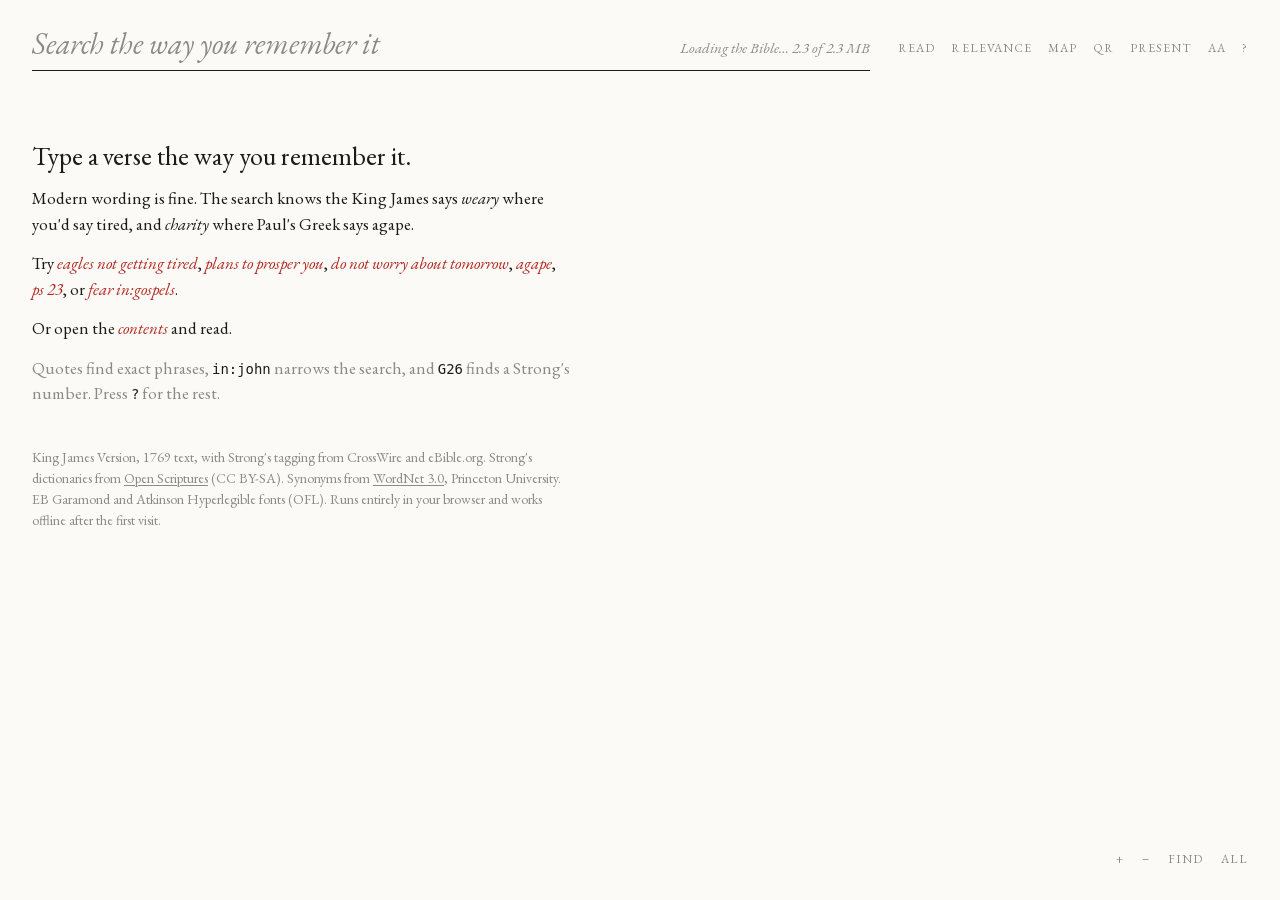
==== web/index.html @ c4fe5017 "Bible search: half-remembered KJV search in Rust/wasm, verse map, reader Co-Authored-By: Claude Opus" ====
<!doctype html>
<html lang="en">
<head>
<meta charset="utf-8">
<meta name="viewport" content="width=device-width, initial-scale=1, viewport-fit=cover">
<title>Bible Search</title>
<meta name="description" content="Search the King James Bible the way you remember it. Every verse, every Strong's number, in your browser.">
<meta name="theme-color" content="#fbfaf7" media="(prefers-color-scheme: light)">
<meta name="theme-color" content="#0e0e0e" media="(prefers-color-scheme: dark)">
<link rel="icon" href="data:image/svg+xml,%3Csvg xmlns='http://www.w3.org/2000/svg' viewBox='0 0 32 32'%3E%3Crect width='32' height='32' fill='%23fbfaf7'/%3E%3Cg fill='%23d9d5cc'%3E%3Crect x='4' y='4' width='11' height='9'/%3E%3Crect x='17' y='4' width='11' height='14'/%3E%3Crect x='4' y='15' width='11' height='13'/%3E%3C/g%3E%3Crect x='17' y='20' width='11' height='8' fill='%23b3261e'/%3E%3C/svg%3E">
<link rel="stylesheet" href="style.css">
<link rel="modulepreload" href="map.js">
<link rel="modulepreload" href="reader.js">
<link rel="preload" href="fonts/garamond.woff2" as="font" type="font/woff2" crossorigin>
<script type="module" src="app.js"></script>
</head>
<body>
<bible-search>
  <header>
    <form role="search" id="search-form">
      <label for="q" class="sr">Search the King James Bible</label>
      <input id="q" type="search" autocomplete="off" autocapitalize="off" spellcheck="false"
             enterkeyhint="search" placeholder="Search the way you remember it">
      <span id="loading" aria-live="polite">Loading the Bible…</span>
    </form>
    <nav aria-label="Tools">
      <button type="button" id="read-btn" title="Read the Bible (r)">read</button>
      <button type="button" id="sort-btn" title="Sort order (s)">relevance</button>
      <button type="button" id="map-btn" title="Show or hide the map (m)" aria-pressed="true">map</button>
      <button type="button" id="qr-btn" title="QR code for this passage (q)">qr</button>
      <button type="button" id="present-btn" title="Present this verse (p)">present</button>
      <button type="button" id="settings-btn" title="Reading settings (,)" aria-label="Reading settings">Aa</button>
      <button type="button" id="help-btn" title="Keyboard keys (?)" aria-label="Keyboard keys">?</button>
    </nav>
    <div id="status" aria-live="polite"></div>
  </header>

  <main>
    <section id="results" aria-label="Results">
      <div id="intro">
        <p class="lede">Type a verse the way you remember it.</p>
        <p>Modern wording is fine. The search knows the King James says <i>weary</i> where you'd say tired, and <i>charity</i> where Paul's Greek says agape.</p>
        <p class="try">Try
          <button type="button" data-q="eagles not getting tired">eagles not getting tired</button>,
          <button type="button" data-q="plans to prosper you">plans to prosper you</button>,
          <button type="button" data-q="do not worry about tomorrow">do not worry about tomorrow</button>,
          <button type="button" data-q="agape">agape</button>,
          <button type="button" data-q="ps 23">ps 23</button>, or
          <button type="button" data-q="fear in:gospels">fear in:gospels</button>.</p>
        <p>Or open the <button type="button" class="link" data-act="contents">contents</button> and read.</p>
        <p class="quiet">Quotes find exact phrases, <code>in:john</code> narrows the search, and <code>G26</code> finds a Strong's number. Press <kbd>?</kbd> for the rest.</p>
        <p class="credits">King James Version, 1769 text, with Strong's tagging from CrossWire and eBible.org. Strong's dictionaries from <a href="https://github.com/openscriptures/strongs">Open Scriptures</a> (CC BY-SA). Synonyms from <a href="https://wordnet.princeton.edu/">WordNet 3.0</a>, Princeton University. EB Garamond and Atkinson Hyperlegible fonts (OFL). Runs entirely in your browser and works offline after the first visit.</p>
      </div>
      <ol id="list"></ol>
      <div id="more" aria-hidden="true"></div>
      <div id="reader"></div>
    </section>
    <section id="map-panel" aria-label="Map of the whole Bible">
      <canvas id="map" tabindex="0" aria-label="Map of every verse in the Bible. Drag to move, scroll or pinch to zoom, click a verse to open it."></canvas>
      <div id="tip" hidden></div>
      <div class="map-tools">
        <button type="button" id="zoom-in" aria-label="Zoom in">+</button>
        <button type="button" id="zoom-out" aria-label="Zoom out">−</button>
        <button type="button" id="zoom-locate" title="Find the selected verse (l)">find</button>
        <button type="button" id="zoom-reset" title="Whole Bible (0)">all</button>
      </div>
    </section>
  </main>

  <aside id="lex" hidden aria-label="Word study">
    <button type="button" class="close" aria-label="Close word study">×</button>
    <div id="lex-body"></div>
  </aside>

  <dialog id="present-dialog" aria-label="Present">
    <figure>
      <blockquote id="present-text"></blockquote>
      <figcaption id="present-ref"></figcaption>
    </figure>
    <p class="hint">← → previous and next verse · f full screen · Esc to leave</p>
  </dialog>

  <dialog id="qr-dialog" aria-label="QR code">
    <div id="qr-code"></div>
    <p id="qr-label"></p>
    <p id="qr-url"></p>
    <form method="dialog"><button>Close</button></form>
  </dialog>

  <dialog id="settings-dialog" aria-label="Reading settings">
    <form method="dialog" id="settings-form">
      <h2>Reading settings</h2>
      <fieldset><legend>Text size</legend>
        <label><input type="radio" name="size" value="s"> Small</label>
        <label><input type="radio" name="size" value="m"> Medium</label>
        <label><input type="radio" name="size" value="l"> Large</label>
        <label><input type="radio" name="size" value="xl"> Extra large</label>
      </fieldset>
      <fieldset><legend>Line spacing</legend>
        <label><input type="radio" name="spacing" value="normal"> Normal</label>
        <label><input type="radio" name="spacing" value="relaxed"> Relaxed</label>
        <label><input type="radio" name="spacing" value="loose"> Loose</label>
      </fieldset>
      <fieldset><legend>Font</legend>
        <label><input type="radio" name="font" value="serif"> EB Garamond</label>
        <label><input type="radio" name="font" value="hyper"> Atkinson Hyperlegible</label>
        <label><input type="radio" name="font" value="sans"> System sans</label>
      </fieldset>
      <fieldset><legend>Colors</legend>
        <label><input type="radio" name="theme" value="auto"> Match device</label>
        <label><input type="radio" name="theme" value="light"> Light</label>
        <label><input type="radio" name="theme" value="dark"> Dark</label>
      </fieldset>
      <fieldset><legend>Focus</legend>
        <label><input type="checkbox" name="ruler"> Reading ruler: dim every result except the selected one</label>
        <label><input type="checkbox" name="italics"> Show translator-supplied words in italics, as printed KJVs do</label>
        <label><input type="checkbox" name="red"> Words of Jesus in red</label>
        <label><input type="checkbox" name="paragraphs"> Read in paragraphs instead of one verse per line</label>
        <label><input type="checkbox" name="motion"> Animate the map when jumping to a verse</label>
      </fieldset>
      <button>Done</button>
    </form>
  </dialog>

  <dialog id="help-dialog" aria-label="Keyboard keys">
    <h2>Searching</h2>
    <dl class="keys">
      <dt><code>"exact words"</code></dt><dd>only verses with that phrase</dd>
      <dt><code>in:john</code> <code>in:nt</code></dt><dd>narrow to a book or a group: ot, nt, law, history, poetry, prophets, gospels, paul, epistles</dd>
      <dt><code>-word</code></dt><dd>leave out verses with that word</dd>
      <dt><code>G26</code> <code>H430</code> <code>agape</code></dt><dd>every verse with that Greek or Hebrew word, however the KJV translated it</dd>
      <dt><code>ps 23</code> <code>1 cor 13:4-7</code></dt><dd>go straight to a passage</dd>
    </dl>
    <h2>Keys</h2>
    <dl class="keys">
      <dt><kbd>/</kbd></dt><dd>search</dd>
      <dt><kbd>↓</kbd> <kbd>↑</kbd> or <kbd>j</kbd> <kbd>k</kbd></dt><dd>move through results</dd>
      <dt><kbd>Enter</kbd></dt><dd>open or close the chapter around a verse</dd>
      <dt><kbd>r</kbd></dt><dd>read from the selected verse; <kbd>←</kbd> <kbd>→</kbd> change chapter, <kbd>c</kbd> contents</dd>
      <dt><kbd>Esc</kbd></dt><dd>close, then clear, then leave the search box</dd>
      <dt><kbd>p</kbd></dt><dd>present the selected verse full screen</dd>
      <dt><kbd>q</kbd></dt><dd>QR code so others can open the same passage</dd>
      <dt><kbd>l</kbd></dt><dd>find the selected verse on the map</dd>
      <dt><kbd>m</kbd></dt><dd>show or hide the map</dd>
      <dt><kbd>+</kbd> <kbd>−</kbd> <kbd>0</kbd></dt><dd>zoom the map (when it has focus)</dd>
      <dt><kbd>s</kbd></dt><dd>switch between relevance and Bible order</dd>
      <dt><kbd>,</kbd></dt><dd>reading settings</dd>
    </dl>
    <form method="dialog"><button>Close</button></form>
  </dialog>
</bible-search>
</body>
</html>
---- web/style.css ----
@font-face { font-family: "EB Garamond"; src: url(fonts/garamond.woff2) format("woff2"); font-weight: 400 800; font-display: swap; }
@font-face { font-family: "EB Garamond"; src: url(fonts/garamond-italic.woff2) format("woff2"); font-style: italic; font-display: swap; }
@font-face { font-family: "Atkinson Hyperlegible"; src: url(fonts/atkinson-regular.woff2) format("woff2"); font-weight: 400; font-display: swap; }
@font-face { font-family: "Atkinson Hyperlegible"; src: url(fonts/atkinson-bold.woff2) format("woff2"); font-weight: 700; font-display: swap; }
@font-face { font-family: "Atkinson Hyperlegible"; src: url(fonts/atkinson-italic.woff2) format("woff2"); font-style: italic; font-display: swap; }

/* One ink, one paper, one rubric red. */
:root {
  --paper: #fbfaf7;
  --ink: #1c1b19;
  --quiet: #8d8a84;
  --rule: #e9e6df;
  --rubric: #b3261e;
  --wash: rgba(179, 38, 30, 0.07);
  --tile: #e6e2d9;
  --tile-alt: #dedad0;
  --glow: #b3261e;
  --garamond: "EB Garamond", "Iowan Old Style", Palatino, Georgia, serif;
  --sans: system-ui, -apple-system, "Segoe UI", sans-serif;
  --read: var(--garamond);
  --fs: 20px;
  --lh: 1.55;
  color-scheme: light;
}
@media (prefers-color-scheme: dark) {
  :root:not([data-theme="light"]) {
    --paper: #0e0e0e; --ink: #e6e3dc; --quiet: #75726c; --rule: #222120; --rubric: #e0574d;
    --wash: rgba(224, 87, 77, 0.1); --tile: #1b1a19; --tile-alt: #201f1d; --glow: #ff6a4d;
    color-scheme: dark;
  }
}
:root[data-theme="dark"] {
  --paper: #0e0e0e; --ink: #e6e3dc; --quiet: #75726c; --rule: #222120; --rubric: #e0574d;
  --wash: rgba(224, 87, 77, 0.1); --tile: #1b1a19; --tile-alt: #201f1d; --glow: #ff6a4d;
  color-scheme: dark;
}
:root[data-size="s"] { --fs: 17px; }
:root[data-size="l"] { --fs: 23px; }
:root[data-size="xl"] { --fs: 27px; }
:root[data-spacing="relaxed"] { --lh: 1.8; }
:root[data-spacing="loose"] { --lh: 2.1; }
:root[data-font="hyper"] { --read: "Atkinson Hyperlegible", var(--sans); }
:root[data-font="sans"] { --read: var(--sans); }

* { box-sizing: border-box; }
html, body { margin: 0; height: 100%; }
body {
  background: var(--paper);
  color: var(--ink);
  font: 17px/1.5 var(--read);
  font-kerning: normal;
  -webkit-font-smoothing: antialiased;
}
button, input { font: inherit; color: inherit; }
a { color: inherit; text-decoration-thickness: 1px; text-underline-offset: 0.15em; }
.sr { position: absolute; width: 1px; height: 1px; overflow: hidden; clip-path: inset(50%); }
::selection { background: var(--wash); }

/* Small caps carry every label: references, controls, counts. */
.ref, header nav button, #status, .map-tools button, dialog h2, legend, #lex .code {
  font-variant-caps: all-small-caps;
  letter-spacing: 0.06em;
}

bible-search {
  display: grid;
  grid-template-rows: auto 1fr;
  height: 100dvh;
}

/* ---------- header ---------- */

bible-search > header {
  display: grid;
  grid-template-columns: minmax(0, 1fr) auto;
  align-items: end;
  gap: 4px 28px;
  padding: 22px 32px 14px;
}
#search-form { position: relative; }
#q {
  width: 100%;
  padding: 4px 0 8px;
  font: 400 30px/1.2 var(--read);
  border: 0;
  border-bottom: 1px solid var(--rule);
  border-radius: 0;
  background: transparent;
  outline: none;
  -webkit-appearance: none;
  appearance: none;
}
#q:focus { border-bottom-color: var(--ink); }
#q::placeholder { color: var(--quiet); font-style: italic; }
#q::-webkit-search-cancel-button { display: none; }
#loading { position: absolute; right: 0; bottom: 12px; color: var(--quiet); font-size: 15px; font-style: italic; pointer-events: none; }
#loading:empty { display: none; }

header nav { display: flex; gap: 2px 16px; padding-bottom: 10px; flex-wrap: wrap; }
header nav button, .map-tools button, .try button, #status button, dialog form > button, #lex .actions button, .context nav button {
  border: 0;
  background: none;
  padding: 2px 0;
  cursor: pointer;
  color: var(--quiet);
  font-size: 17px;
}
header nav button:hover, header nav button:focus-visible, .map-tools button:hover { color: var(--ink); }
header nav button[aria-pressed="false"] { text-decoration: line-through; text-decoration-thickness: 1px; }
#status { grid-column: 1 / -1; min-height: 1.5em; color: var(--quiet); font-size: 15px; display: flex; flex-wrap: wrap; gap: 0 18px; }
#status .note { color: var(--rubric); }
#status button { color: var(--rubric); font-size: 15px; }
:focus-visible { outline: 1px solid var(--rubric); outline-offset: 3px; }

/* ---------- main ---------- */

main {
  display: grid;
  grid-template-columns: minmax(340px, 40rem) 1fr;
  min-height: 0;
}
#results { overflow-y: auto; padding: 18px 32px 45vh; overscroll-behavior: contain; scrollbar-width: thin; }
#map-panel { position: relative; min-height: 0; margin: 0 20px 20px 0; }
#map { display: block; width: 100%; height: 100%; touch-action: none; cursor: grab; outline: none; }
#map:active { cursor: grabbing; }
#tip {
  position: absolute; pointer-events: none; background: var(--paper); color: var(--ink);
  font: 15px var(--read); padding: 1px 6px; white-space: nowrap; transform: translate(14px, 10px);
  box-shadow: 0 0 0 1px var(--rule);
}
.map-tools { position: absolute; right: 10px; bottom: 6px; display: flex; gap: 14px; }
.map-tools button { font-size: 17px; padding: 4px 2px; }

/* ---------- intro ---------- */

#intro { max-width: 34rem; padding-top: 10px; }
#intro .lede { font-size: 26px; line-height: 1.25; margin: 0 0 14px; }
#intro p { margin: 0 0 14px; }
.try button { color: var(--rubric); font-style: italic; padding: 0; font-size: inherit; }
.try button:hover { text-decoration: underline; text-decoration-thickness: 1px; }
.quiet, .credits { color: var(--quiet); }
#intro .credits { font-size: 14px; margin-top: 40px; }
code, kbd { font: 0.82em ui-monospace, "SF Mono", Menlo, monospace; color: var(--ink); }
bible-search[data-has-query] #intro { display: none; }

/* ---------- results ---------- */

#list { list-style: none; margin: 0; padding: 0; }
.hit { position: relative; padding: 14px 0 18px; }
.hit + .hit { border-top: 1px solid var(--rule); }
.hit.selected { background: var(--wash); box-shadow: 0 0 0 14px var(--wash); border-top-color: transparent; }
.hit.selected + .hit { border-top-color: transparent; }
.hit.selected .ref::before { content: "¶ "; }
:root[data-ruler="on"] .hit:not(.selected) { opacity: 0.28; }
.hit-head { display: flex; flex-wrap: wrap; gap: 0 12px; align-items: baseline; margin-bottom: 2px; }
.ref { border: 0; background: none; padding: 0; cursor: pointer; color: var(--rubric); font-size: 18px; font-family: var(--garamond); }
.partial .ref::after { content: " · some words"; color: var(--quiet); }
.why { font-size: 15px; font-style: italic; color: var(--quiet); }
.why + .why::before { content: "· "; font-style: normal; }
.text, .context p { font: var(--fs)/var(--lh) var(--read); margin: 0; hanging-punctuation: first; }
.w[data-s] { cursor: pointer; }
.w[data-s]:hover { text-decoration: underline dotted 1px; text-underline-offset: 0.2em; }
.m { text-decoration: underline 1.5px var(--rubric); text-underline-offset: 0.2em; }
.m-synonym, .m-strongs, .m-typo, .m-prefix { text-decoration-style: dotted; text-decoration-thickness: 2px; }
.m-stop { text-decoration: none; }
:root[data-italics="on"] .it { font-style: italic; }
:root[data-red="on"] .wj { color: var(--rubric); }

.context { margin: 14px 0 4px; }
.context h3 { margin: 0 0 6px; font: 400 15px var(--garamond); color: var(--quiet); font-variant-caps: all-small-caps; letter-spacing: 0.08em; }
.context .title { font-style: italic; color: var(--quiet); margin-bottom: 6px; }
.context p { padding: 1px 0; }
.context p.here { background: var(--wash); box-shadow: -10px 0 0 var(--wash), 10px 0 0 var(--wash); }
.context sup { font: 13px var(--garamond); color: var(--rubric); margin-right: 3px; cursor: pointer; vertical-align: 0.35em; }
.context nav { display: flex; justify-content: space-between; gap: 12px; margin-top: 10px; }
.context nav button[data-read] { color: var(--rubric); }
.context nav button { font-style: italic; font-size: 16px; }
#more { height: 1px; }
.pilcrow { color: var(--rubric); }
button.link { border: 0; background: none; padding: 0; cursor: pointer; color: var(--rubric); font-style: italic; }

/* ---------- reading ---------- */

#reader { display: none; max-width: 36rem; }
bible-search[data-mode="read"] #reader { display: block; }
bible-search[data-mode="read"] #intro,
bible-search[data-mode="read"] #list,
bible-search[data-mode="read"] #more { display: none; }
.reader-nav { display: flex; justify-content: space-between; gap: 16px; margin-bottom: 8px; }
.reader-nav button, .contents button {
  border: 0; background: none; padding: 0; cursor: pointer; color: var(--quiet); font-size: 17px;
  font-variant-caps: all-small-caps; letter-spacing: 0.06em;
}
.reader-nav button:hover, .contents button:hover { color: var(--ink); }
.chapter { margin: 0 0 64px; }
.chapter > header { display: flex; flex-direction: column; align-items: center; margin: 28px 0 22px; }
.chapter > header .book { font-variant-caps: all-small-caps; letter-spacing: 0.14em; color: var(--quiet); font-size: 18px; }
.chapter > header .num { font-size: 68px; line-height: 1; color: var(--rubric); font-variant-numeric: oldstyle-nums; }
.chapter .title { font-style: italic; color: var(--quiet); text-align: center; margin: -8px 0 18px; }
.vl { position: relative; margin: 0 0 0.4em; padding: 0 0 0 2.1em; font: var(--fs)/var(--lh) var(--read); border-radius: 2px; cursor: text; }
.vl sup {
  position: absolute; left: 0; width: 1.6em; text-align: right; top: 0.15em;
  font-size: 0.62em; line-height: inherit; color: var(--rubric); font-variant-numeric: oldstyle-nums;
}
.vl.here { background: var(--wash); box-shadow: 0 0 0 6px var(--wash); }
:root[data-paragraphs="on"] .verses { font: var(--fs)/var(--lh) var(--read); }
:root[data-paragraphs="on"] .vl { display: inline; padding: 0; margin: 0; }
:root[data-paragraphs="on"] .vl sup { position: static; width: auto; margin: 0 0.15em 0 0.25em; vertical-align: 0.4em; }
:root[data-paragraphs="on"] .vl.para::before { content: ""; display: block; height: 0.9em; }
.reader-end { height: 1px; }
.contents h2 { font-weight: 400; font-variant-caps: all-small-caps; letter-spacing: 0.12em; color: var(--rubric); font-size: 20px; margin: 18px 0 8px; }
.contents .books { list-style: none; padding: 0; margin: 0 0 24px; columns: 2; column-gap: 28px; }
.contents .books li { break-inside: avoid; padding: 1px 0; }
.contents .book { font-variant-caps: normal; letter-spacing: 0; color: var(--ink); font-size: 19px; }
.contents .chapters { display: flex; flex-wrap: wrap; gap: 2px 10px; padding: 2px 0 8px; }
.contents .chapters[hidden] { display: none; }
.contents .chapters button { font-variant-caps: normal; font-variant-numeric: oldstyle-nums; color: var(--rubric); min-width: 1.4em; }

/* ---------- word study ---------- */

#lex {
  position: fixed; right: 20px; top: 130px; bottom: 20px; width: min(380px, calc(100vw - 40px));
  overflow-y: auto; background: var(--paper); padding: 20px 24px; z-index: 5;
  box-shadow: 0 0 0 1px var(--rule), 0 20px 50px rgba(0, 0, 0, 0.12);
}
#lex .close { position: absolute; right: 12px; top: 8px; border: 0; background: none; font-size: 26px; cursor: pointer; color: var(--quiet); }
#lex .code { color: var(--rubric); font-size: 16px; }
#lex .lemma { font-size: 44px; margin: 0; line-height: 1.15; font-weight: 400; }
#lex .translit { font-style: italic; font-size: 20px; }
#lex .pron { color: var(--quiet); }
#lex .def { font-size: 19px; line-height: 1.45; }
#lex h4 { font-weight: 400; color: var(--quiet); font-variant-caps: all-small-caps; letter-spacing: 0.06em; margin: 18px 0 6px; font-size: 16px; }
#lex .deriv, #lex .usage { color: var(--quiet); font-size: 15px; }
#lex .renderings { padding: 0; margin: 0; list-style: none; columns: 2; column-gap: 20px; }
#lex .renderings li { display: flex; justify-content: space-between; border-bottom: 1px dotted var(--rule); }
#lex .renderings b { font-weight: 400; color: var(--quiet); font-variant-numeric: oldstyle-nums; }
#lex .actions button { color: var(--rubric); font-style: italic; font-size: 17px; }
#lex a.code-link { color: var(--rubric); text-decoration: none; }

/* ---------- dialogs ---------- */

dialog {
  border: 0; background: var(--paper); color: var(--ink); padding: 28px 32px;
  max-width: min(580px, calc(100vw - 32px)); box-shadow: 0 0 0 1px var(--rule), 0 24px 70px rgba(0, 0, 0, 0.2);
}
dialog::backdrop { background: color-mix(in srgb, var(--paper) 70%, transparent); backdrop-filter: blur(2px); }
dialog h2 { margin: 0 0 12px; font-size: 20px; font-weight: 400; color: var(--rubric); }
dialog dl + h2 { margin-top: 22px; }
dialog form > button { color: var(--rubric); font-style: italic; margin-top: 8px; }
fieldset { border: 0; padding: 0; margin: 0 0 16px; display: flex; flex-wrap: wrap; gap: 4px 18px; }
legend { color: var(--quiet); margin-bottom: 4px; padding: 0; }
fieldset label { display: flex; gap: 6px; align-items: baseline; cursor: pointer; }
input[type="radio"], input[type="checkbox"] { accent-color: var(--rubric); }
.keys { display: grid; grid-template-columns: auto 1fr; gap: 6px 18px; margin: 0; }
.keys dd { margin: 0; color: var(--quiet); }

#qr-dialog { text-align: center; }
#qr-code svg { width: min(68vmin, 400px); height: auto; display: block; margin: 0 auto; }
#qr-label { font-size: 26px; margin: 16px 0 2px; }
#qr-url { font-size: 13px; color: var(--quiet); word-break: break-all; max-width: 400px; margin: 0 auto 6px; font-family: ui-monospace, Menlo, monospace; }

#present-dialog {
  max-width: none; max-height: none; width: 100vw; height: 100dvh; margin: 0; padding: 6vh 8vw 3vh;
  box-shadow: none; display: none;
}
#present-dialog[open] { display: grid; grid-template-rows: 1fr auto; }
#present-dialog::backdrop { background: var(--paper); }
#present-dialog figure { margin: 0; display: flex; flex-direction: column; justify-content: center; overflow: hidden; }
#present-text { margin: 0; font-family: var(--read); line-height: 1.3; }
#present-ref { margin-top: 0.7em; color: var(--rubric); font: clamp(22px, 3.6vh, 44px) var(--garamond); font-variant-caps: all-small-caps; letter-spacing: 0.08em; }
#present-dialog .hint { color: var(--quiet); font-size: 14px; font-style: italic; margin: 0; text-align: center; }

/* ---------- small screens ---------- */

@media (max-width: 860px) {
  bible-search > header { grid-template-columns: 1fr; padding: 14px 18px 8px; gap: 6px; }
  #q { font-size: 24px; }
  header nav { padding-bottom: 0; gap: 2px 14px; }
  main { grid-template-columns: 1fr; grid-template-rows: auto 1fr; }
  #map-panel { order: -1; width: 100%; aspect-ratio: 2 / 1; max-height: 40dvh; margin: 0 0 4px; }
  bible-search[data-map="hidden"] #map-panel { display: none; }
  #results { padding: 6px 18px 45vh; }
  .contents .books { columns: 1; }
  #lex { left: 0; right: 0; top: auto; bottom: 0; width: auto; max-height: 64dvh; }
}
@media (min-width: 861px) {
  bible-search[data-map="hidden"] main { grid-template-columns: minmax(340px, 42rem); justify-content: center; }
  bible-search[data-map="hidden"] #map-panel { display: none; }
}
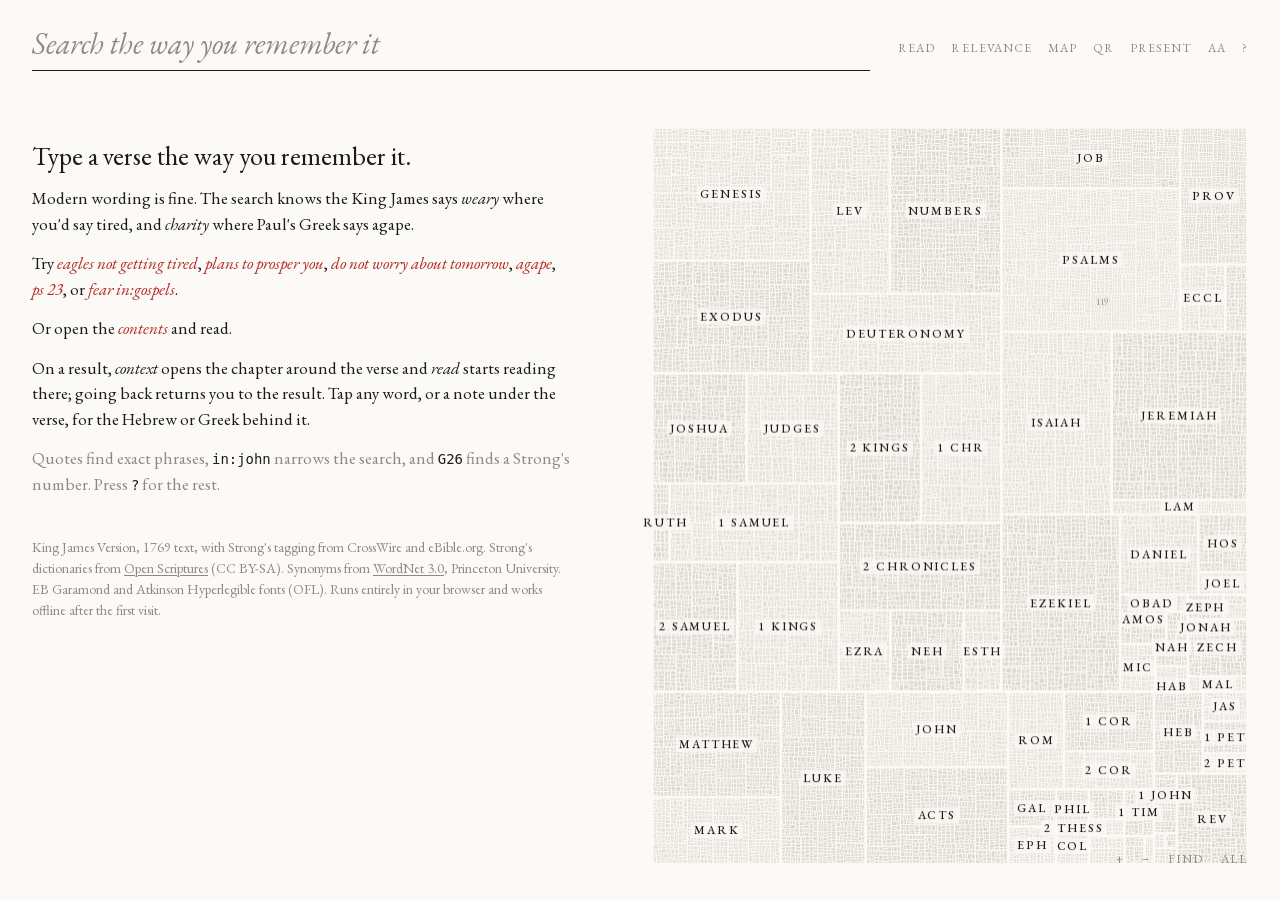
==== commit faebd363: "Calm the results, keep your place on Back, label every book alike Results - One thin grey underline " ====
--- a/web/index.html
+++ b/web/index.html
@@ -48,6 +48,7 @@
           <button type="button" data-q="ps 23">ps 23</button>, or
           <button type="button" data-q="fear in:gospels">fear in:gospels</button>.</p>
         <p>Or open the <button type="button" class="link" data-act="contents">contents</button> and read.</p>
+        <p>On a result, <i>context</i> opens the chapter around the verse and <i>read</i> starts reading there; going back returns you to the result. Tap any word, or a note under the verse, for the Hebrew or Greek behind it.</p>
         <p class="quiet">Quotes find exact phrases, <code>in:john</code> narrows the search, and <code>G26</code> finds a Strong's number. Press <kbd>?</kbd> for the rest.</p>
         <p class="credits">King James Version, 1769 text, with Strong's tagging from CrossWire and eBible.org. Strong's dictionaries from <a href="https://github.com/openscriptures/strongs">Open Scriptures</a> (CC BY-SA). Synonyms from <a href="https://wordnet.princeton.edu/">WordNet 3.0</a>, Princeton University. EB Garamond and Atkinson Hyperlegible fonts (OFL). Runs entirely in your browser and works offline after the first visit.</p>
       </div>
@@ -118,6 +119,9 @@
         <label><input type="checkbox" name="paragraphs"> Read in paragraphs instead of one verse per line</label>
         <label><input type="checkbox" name="motion"> Animate the map when jumping to a verse</label>
       </fieldset>
+      <fieldset><legend>On a phone</legend>
+        <label><input type="checkbox" name="bottom"> Search box at the bottom of the screen, by your thumb</label>
+      </fieldset>
       <button>Done</button>
     </form>
   </dialog>
@@ -130,6 +134,12 @@
       <dt><code>-word</code></dt><dd>leave out verses with that word</dd>
       <dt><code>G26</code> <code>H430</code> <code>agape</code></dt><dd>every verse with that Greek or Hebrew word, however the KJV translated it</dd>
       <dt><code>ps 23</code> <code>1 cor 13:4-7</code></dt><dd>go straight to a passage</dd>
+    </dl>
+    <h2>On a result</h2>
+    <dl class="keys">
+      <dt>context</dt><dd>the chapter around the verse, opened in place</dd>
+      <dt>read</dt><dd>start reading there; going back returns you to the result</dd>
+      <dt>a word or a note</dt><dd>the Hebrew or Greek word behind it</dd>
     </dl>
     <h2>Keys</h2>
     <dl class="keys">
--- a/web/style.css
+++ b/web/style.css
@@ -12,6 +12,7 @@
   --rule: #e9e6df;
   --rubric: #b3261e;
   --wash: rgba(179, 38, 30, 0.07);
+  --here: rgba(28, 27, 25, 0.05);
   --tile: #e6e2d9;
   --tile-alt: #dedad0;
   --glow: #b3261e;
@@ -25,13 +26,15 @@
 @media (prefers-color-scheme: dark) {
   :root:not([data-theme="light"]) {
     --paper: #0e0e0e; --ink: #e6e3dc; --quiet: #75726c; --rule: #222120; --rubric: #e0574d;
-    --wash: rgba(224, 87, 77, 0.1); --tile: #1b1a19; --tile-alt: #201f1d; --glow: #ff6a4d;
+    --wash: rgba(224, 87, 77, 0.1); --here: rgba(230, 227, 220, 0.07);
+    --tile: #1b1a19; --tile-alt: #201f1d; --glow: #ff6a4d;
     color-scheme: dark;
   }
 }
 :root[data-theme="dark"] {
   --paper: #0e0e0e; --ink: #e6e3dc; --quiet: #75726c; --rule: #222120; --rubric: #e0574d;
-  --wash: rgba(224, 87, 77, 0.1); --tile: #1b1a19; --tile-alt: #201f1d; --glow: #ff6a4d;
+  --wash: rgba(224, 87, 77, 0.1); --here: rgba(230, 227, 220, 0.07);
+  --tile: #1b1a19; --tile-alt: #201f1d; --glow: #ff6a4d;
   color-scheme: dark;
 }
 :root[data-size="s"] { --fs: 17px; }
@@ -57,7 +60,7 @@
 ::selection { background: var(--wash); }
 
 /* Small caps carry every label: references, controls, counts. */
-.ref, header nav button, #status, .map-tools button, dialog h2, legend, #lex .code {
+.ref, .act, header nav button, #status, .map-tools button, dialog h2, legend, #lex .code {
   font-variant-caps: all-small-caps;
   letter-spacing: 0.06em;
 }
@@ -65,7 +68,7 @@
 bible-search {
   display: grid;
   grid-template-rows: auto 1fr;
-  height: 100dvh;
+  height: var(--app-height, 100dvh);
 }
 
 /* ---------- header ---------- */
@@ -97,7 +100,7 @@
 #loading:empty { display: none; }
 
 header nav { display: flex; gap: 2px 16px; padding-bottom: 10px; flex-wrap: wrap; }
-header nav button, .map-tools button, .try button, #status button, dialog form > button, #lex .actions button, .context nav button {
+header nav button, .map-tools button, .try button, #status button, dialog form > button, #lex .actions button, .context nav button, .act {
   border: 0;
   background: none;
   padding: 2px 0;
@@ -107,7 +110,14 @@
 }
 header nav button:hover, header nav button:focus-visible, .map-tools button:hover { color: var(--ink); }
 header nav button[aria-pressed="false"] { text-decoration: line-through; text-decoration-thickness: 1px; }
-#status { grid-column: 1 / -1; min-height: 1.5em; color: var(--quiet); font-size: 15px; display: flex; flex-wrap: wrap; gap: 0 18px; }
+/* One line. Anything that doesn't fit scrolls sideways, and the right edge fades to say so. */
+#status {
+  grid-column: 1 / -1; min-height: 1.5em; color: var(--quiet); font-size: 15px;
+  display: flex; gap: 18px; white-space: nowrap; overflow-x: auto; scrollbar-width: none;
+  padding-right: 28px; mask-image: linear-gradient(to right, #000 calc(100% - 28px), transparent);
+}
+#status::-webkit-scrollbar { display: none; }
+#status > * { flex: none; }
 #status .note { color: var(--rubric); }
 #status button { color: var(--rubric); font-size: 15px; }
 :focus-visible { outline: 1px solid var(--rubric); outline-offset: 3px; }
@@ -148,21 +158,28 @@
 #list { list-style: none; margin: 0; padding: 0; }
 .hit { position: relative; padding: 14px 0 18px; }
 .hit + .hit { border-top: 1px solid var(--rule); }
-.hit.selected { background: var(--wash); box-shadow: 0 0 0 14px var(--wash); border-top-color: transparent; }
+.hit.selected { background: var(--here); box-shadow: 0 0 0 14px var(--here); border-top-color: transparent; }
 .hit.selected + .hit { border-top-color: transparent; }
 .hit.selected .ref::before { content: "¶ "; }
 :root[data-ruler="on"] .hit:not(.selected) { opacity: 0.28; }
-.hit-head { display: flex; flex-wrap: wrap; gap: 0 12px; align-items: baseline; margin-bottom: 2px; }
+.hit-head { display: flex; flex-wrap: wrap; gap: 0 16px; align-items: baseline; margin-bottom: 2px; }
+.act { font-size: 16px; }
+.act:hover, .act[aria-expanded="true"] { color: var(--ink); }
 .ref { border: 0; background: none; padding: 0; cursor: pointer; color: var(--rubric); font-size: 18px; font-family: var(--garamond); }
 .partial .ref::after { content: " · some words"; color: var(--quiet); }
+.notes { margin: 4px 0 0; }
 .why { font-size: 15px; font-style: italic; color: var(--quiet); }
-.why + .why::before { content: "· "; font-style: normal; }
+.why + .why::before { content: "·"; margin: 0 0.45em; font-style: normal; }
+button.why { border: 0; background: none; padding: 0; cursor: pointer; }
+button.why:hover { color: var(--ink); }
 .text, .context p { font: var(--fs)/var(--lh) var(--read); margin: 0; hanging-punctuation: first; }
 .w[data-s] { cursor: pointer; }
-.w[data-s]:hover { text-decoration: underline dotted 1px; text-underline-offset: 0.2em; }
-.m { text-decoration: underline 1.5px var(--rubric); text-underline-offset: 0.2em; }
-.m-synonym, .m-strongs, .m-typo, .m-prefix { text-decoration-style: dotted; text-decoration-thickness: 2px; }
+/* One quiet mark for every kind of match; the notes under the verse say which kind. */
+.m { text-decoration: underline 1px var(--quiet); text-underline-offset: 0.2em; }
 .m-stop { text-decoration: none; }
+@media (hover: hover) {
+  .w[data-s]:hover { text-decoration: underline 1px var(--ink); text-underline-offset: 0.2em; }
+}
 :root[data-italics="on"] .it { font-style: italic; }
 :root[data-red="on"] .wj { color: var(--rubric); }
 
@@ -170,7 +187,7 @@
 .context h3 { margin: 0 0 6px; font: 400 15px var(--garamond); color: var(--quiet); font-variant-caps: all-small-caps; letter-spacing: 0.08em; }
 .context .title { font-style: italic; color: var(--quiet); margin-bottom: 6px; }
 .context p { padding: 1px 0; }
-.context p.here { background: var(--wash); box-shadow: -10px 0 0 var(--wash), 10px 0 0 var(--wash); }
+.context p.here { background: var(--here); box-shadow: -10px 0 0 var(--here), 10px 0 0 var(--here); }
 .context sup { font: 13px var(--garamond); color: var(--rubric); margin-right: 3px; cursor: pointer; vertical-align: 0.35em; }
 .context nav { display: flex; justify-content: space-between; gap: 12px; margin-top: 10px; }
 .context nav button[data-read] { color: var(--rubric); }
@@ -202,7 +219,7 @@
   position: absolute; left: 0; width: 1.6em; text-align: right; top: 0.15em;
   font-size: 0.62em; line-height: inherit; color: var(--rubric); font-variant-numeric: oldstyle-nums;
 }
-.vl.here { background: var(--wash); box-shadow: 0 0 0 6px var(--wash); }
+.vl.here { background: var(--here); box-shadow: 0 0 0 6px var(--here); }
 :root[data-paragraphs="on"] .verses { font: var(--fs)/var(--lh) var(--read); }
 :root[data-paragraphs="on"] .vl { display: inline; padding: 0; margin: 0; }
 :root[data-paragraphs="on"] .vl sup { position: static; width: auto; margin: 0 0.15em 0 0.25em; vertical-align: 0.4em; }
@@ -282,6 +299,16 @@
   #results { padding: 6px 18px 45vh; }
   .contents .books { columns: 1; }
   #lex { left: 0; right: 0; top: auto; bottom: 0; width: auto; max-height: 64dvh; }
+
+  /* Search box by the thumb: the header moves under the results, with the box itself lowest. */
+  :root[data-bottom="on"] bible-search { grid-template-rows: 1fr auto; }
+  :root[data-bottom="on"] bible-search > header {
+    order: 1; padding: 6px 18px calc(8px + env(safe-area-inset-bottom)); border-top: 1px solid var(--rule);
+  }
+  :root[data-bottom="on"] #status { order: -1; }
+  :root[data-bottom="on"] #search-form { order: 1; }
+  :root[data-bottom="on"] #q { border-bottom: 0; padding-bottom: 2px; }
+  :root[data-bottom="on"] bible-search[data-keyboard] #map-panel { display: none; }
 }
 @media (min-width: 861px) {
   bible-search[data-map="hidden"] main { grid-template-columns: minmax(340px, 42rem); justify-content: center; }
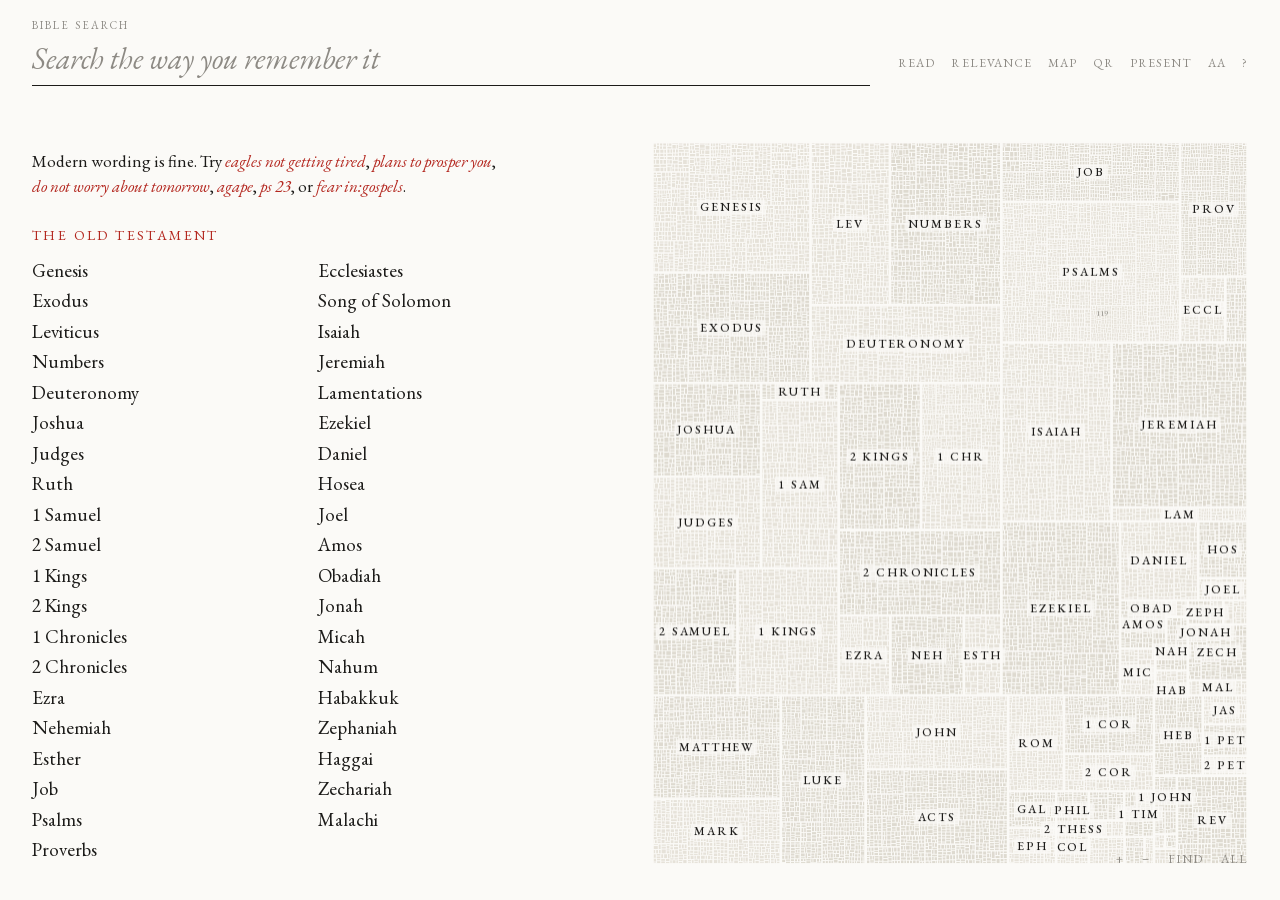
==== commit e08dda45: "Home shows the books; a book opens to read, with a chapter list beside it Home - A small "Bible Sear" ====
--- a/web/index.html
+++ b/web/index.html
@@ -16,6 +16,7 @@
 </head>
 <body>
 <bible-search>
+  <h1 id="title"><a href="./">Bible Search</a></h1>
   <header>
     <form role="search" id="search-form">
       <label for="q" class="sr">Search the King James Bible</label>
@@ -38,24 +39,21 @@
   <main>
     <section id="results" aria-label="Results">
       <div id="intro">
-        <p class="lede">Type a verse the way you remember it.</p>
-        <p>Modern wording is fine. The search knows the King James says <i>weary</i> where you'd say tired, and <i>charity</i> where Paul's Greek says agape.</p>
-        <p class="try">Try
+        <p class="try">Modern wording is fine. Try
           <button type="button" data-q="eagles not getting tired">eagles not getting tired</button>,
           <button type="button" data-q="plans to prosper you">plans to prosper you</button>,
           <button type="button" data-q="do not worry about tomorrow">do not worry about tomorrow</button>,
           <button type="button" data-q="agape">agape</button>,
           <button type="button" data-q="ps 23">ps 23</button>, or
           <button type="button" data-q="fear in:gospels">fear in:gospels</button>.</p>
-        <p>Or open the <button type="button" class="link" data-act="contents">contents</button> and read.</p>
-        <p>On a result, <i>context</i> opens the chapter around the verse and <i>read</i> starts reading there; going back returns you to the result. Tap any word, or a note under the verse, for the Hebrew or Greek behind it.</p>
-        <p class="quiet">Quotes find exact phrases, <code>in:john</code> narrows the search, and <code>G26</code> finds a Strong's number. Press <kbd>?</kbd> for the rest.</p>
+        <nav id="books" class="contents" aria-label="Books of the Bible"></nav>
         <p class="credits">King James Version, 1769 text, with Strong's tagging from CrossWire and eBible.org. Strong's dictionaries from <a href="https://github.com/openscriptures/strongs">Open Scriptures</a> (CC BY-SA). Synonyms from <a href="https://wordnet.princeton.edu/">WordNet 3.0</a>, Princeton University. EB Garamond and Atkinson Hyperlegible fonts (OFL). Runs entirely in your browser and works offline after the first visit.</p>
       </div>
       <ol id="list"></ol>
       <div id="more" aria-hidden="true"></div>
       <div id="reader"></div>
     </section>
+    <nav id="rail" aria-label="Chapters of this book" hidden></nav>
     <section id="map-panel" aria-label="Map of the whole Bible">
       <canvas id="map" tabindex="0" aria-label="Map of every verse in the Bible. Drag to move, scroll or pinch to zoom, click a verse to open it."></canvas>
       <div id="tip" hidden></div>
--- a/web/style.css
+++ b/web/style.css
@@ -67,9 +67,12 @@
 
 bible-search {
   display: grid;
-  grid-template-rows: auto 1fr;
+  grid-template-rows: auto auto 1fr;
   height: var(--app-height, 100dvh);
 }
+#title { margin: 0; padding: 14px 32px 0; font: 400 15px var(--garamond); font-variant-caps: all-small-caps; letter-spacing: 0.14em; }
+#title a { color: var(--quiet); text-decoration: none; }
+#title a:hover { color: var(--ink); }
 
 /* ---------- header ---------- */
 
@@ -78,7 +81,7 @@
   grid-template-columns: minmax(0, 1fr) auto;
   align-items: end;
   gap: 4px 28px;
-  padding: 22px 32px 14px;
+  padding: 4px 32px 14px;
 }
 #search-form { position: relative; }
 #q {
@@ -131,6 +134,15 @@
 }
 #results { overflow-y: auto; padding: 18px 32px 45vh; overscroll-behavior: contain; scrollbar-width: thin; }
 #map-panel { position: relative; min-height: 0; margin: 0 20px 20px 0; }
+
+/* The chapters of the book being read. Only shown where there's room beside the text. */
+#rail { display: none; }
+#rail a {
+  color: var(--quiet); text-decoration: none; text-align: right; padding: 1px 6px;
+  font-size: 16px; font-variant-numeric: oldstyle-nums;
+}
+#rail a:hover { color: var(--ink); }
+#rail a[aria-current] { color: var(--rubric); }
 #map { display: block; width: 100%; height: 100%; touch-action: none; cursor: grab; outline: none; }
 #map:active { cursor: grabbing; }
 #tip {
@@ -143,12 +155,11 @@
 
 /* ---------- intro ---------- */
 
-#intro { max-width: 34rem; padding-top: 10px; }
-#intro .lede { font-size: 26px; line-height: 1.25; margin: 0 0 14px; }
+#intro { max-width: 34rem; padding-top: 4px; }
 #intro p { margin: 0 0 14px; }
 .try button { color: var(--rubric); font-style: italic; padding: 0; font-size: inherit; }
 .try button:hover { text-decoration: underline; text-decoration-thickness: 1px; }
-.quiet, .credits { color: var(--quiet); }
+.credits { color: var(--quiet); }
 #intro .credits { font-size: 14px; margin-top: 40px; }
 code, kbd { font: 0.82em ui-monospace, "SF Mono", Menlo, monospace; color: var(--ink); }
 bible-search[data-has-query] #intro { display: none; }
@@ -194,7 +205,6 @@
 .context nav button { font-style: italic; font-size: 16px; }
 #more { height: 1px; }
 .pilcrow { color: var(--rubric); }
-button.link { border: 0; background: none; padding: 0; cursor: pointer; color: var(--rubric); font-style: italic; }
 
 /* ---------- reading ---------- */
 
@@ -204,11 +214,11 @@
 bible-search[data-mode="read"] #list,
 bible-search[data-mode="read"] #more { display: none; }
 .reader-nav { display: flex; justify-content: space-between; gap: 16px; margin-bottom: 8px; }
-.reader-nav button, .contents button {
+.reader-nav button {
   border: 0; background: none; padding: 0; cursor: pointer; color: var(--quiet); font-size: 17px;
   font-variant-caps: all-small-caps; letter-spacing: 0.06em;
 }
-.reader-nav button:hover, .contents button:hover { color: var(--ink); }
+.reader-nav button:hover { color: var(--ink); }
 .chapter { margin: 0 0 64px; }
 .chapter > header { display: flex; flex-direction: column; align-items: center; margin: 28px 0 22px; }
 .chapter > header .book { font-variant-caps: all-small-caps; letter-spacing: 0.14em; color: var(--quiet); font-size: 18px; }
@@ -228,10 +238,7 @@
 .contents h2 { font-weight: 400; font-variant-caps: all-small-caps; letter-spacing: 0.12em; color: var(--rubric); font-size: 20px; margin: 18px 0 8px; }
 .contents .books { list-style: none; padding: 0; margin: 0 0 24px; columns: 2; column-gap: 28px; }
 .contents .books li { break-inside: avoid; padding: 1px 0; }
-.contents .book { font-variant-caps: normal; letter-spacing: 0; color: var(--ink); font-size: 19px; }
-.contents .chapters { display: flex; flex-wrap: wrap; gap: 2px 10px; padding: 2px 0 8px; }
-.contents .chapters[hidden] { display: none; }
-.contents .chapters button { font-variant-caps: normal; font-variant-numeric: oldstyle-nums; color: var(--rubric); min-width: 1.4em; }
+.contents .books a { display: block; color: var(--ink); font-size: 19px; text-decoration: none; }
 
 /* ---------- word study ---------- */
 
@@ -290,7 +297,8 @@
 /* ---------- small screens ---------- */
 
 @media (max-width: 860px) {
-  bible-search > header { grid-template-columns: 1fr; padding: 14px 18px 8px; gap: 6px; }
+  #title { padding: 10px 18px 0; }
+  bible-search > header { grid-template-columns: 1fr; padding: 2px 18px 8px; gap: 6px; }
   #q { font-size: 24px; }
   header nav { padding-bottom: 0; gap: 2px 14px; }
   main { grid-template-columns: 1fr; grid-template-rows: auto 1fr; }
@@ -301,7 +309,8 @@
   #lex { left: 0; right: 0; top: auto; bottom: 0; width: auto; max-height: 64dvh; }
 
   /* Search box by the thumb: the header moves under the results, with the box itself lowest. */
-  :root[data-bottom="on"] bible-search { grid-template-rows: 1fr auto; }
+  :root[data-bottom="on"] bible-search { grid-template-rows: auto 1fr auto; }
+  :root[data-bottom="on"] #title { padding-bottom: 6px; }
   :root[data-bottom="on"] bible-search > header {
     order: 1; padding: 6px 18px calc(8px + env(safe-area-inset-bottom)); border-top: 1px solid var(--rule);
   }
@@ -311,6 +320,14 @@
   :root[data-bottom="on"] bible-search[data-keyboard] #map-panel { display: none; }
 }
 @media (min-width: 861px) {
-  bible-search[data-map="hidden"] main { grid-template-columns: minmax(340px, 42rem); justify-content: center; }
+  main { grid-template-columns: minmax(340px, 40rem) auto 1fr; }
+  #results { grid-column: 1; }
+  #rail { grid-column: 2; }
+  #map-panel { grid-column: 3; }
+  #rail:not([hidden]) {
+    display: flex; flex-direction: column; min-height: 0; overflow-y: auto; scrollbar-width: none;
+    padding: 20px 14px 45vh 0;
+  }
+  bible-search[data-map="hidden"] main { grid-template-columns: minmax(340px, 42rem) auto; justify-content: center; }
   bible-search[data-map="hidden"] #map-panel { display: none; }
 }
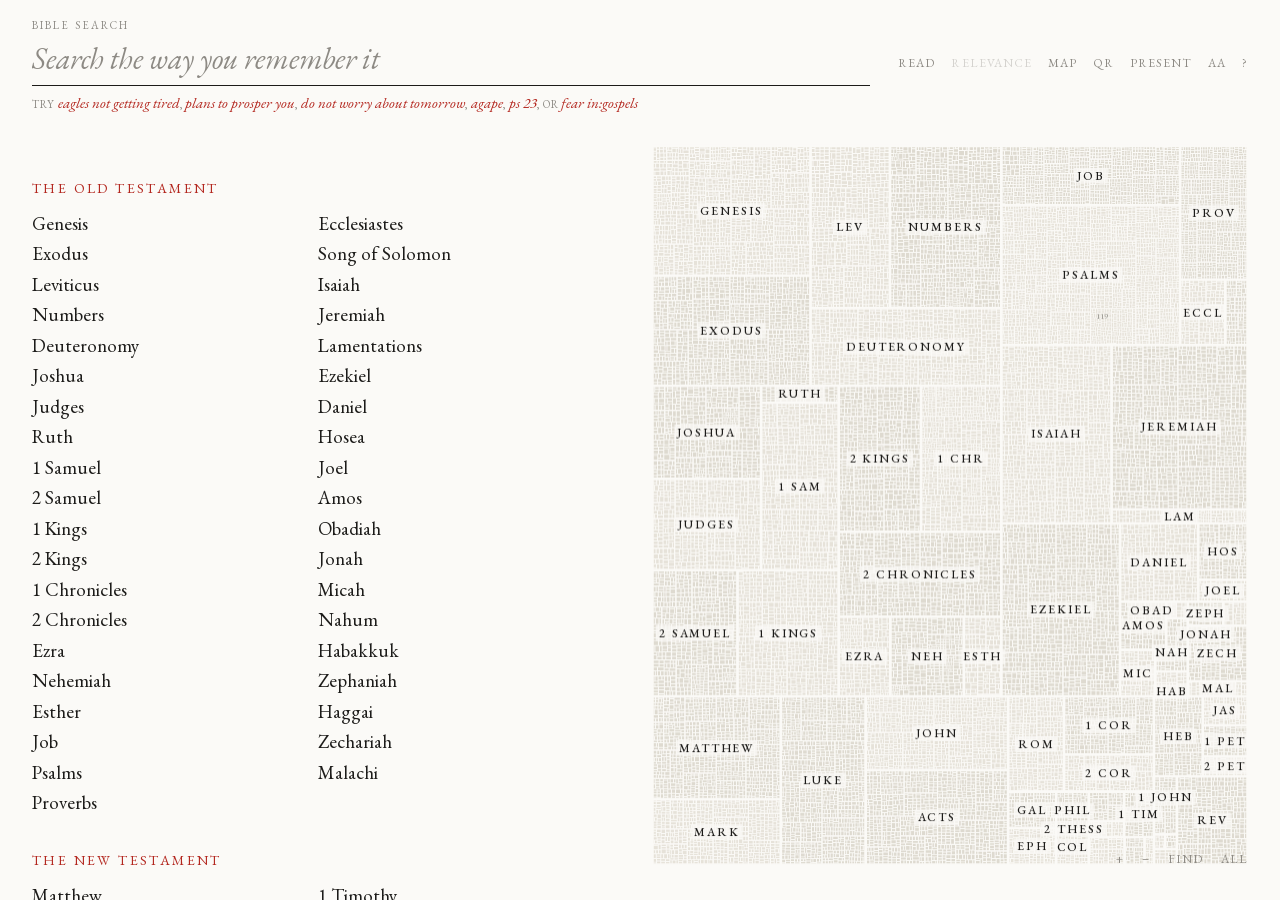
==== commit 6b67a7f0: "Say where you are; clear a search in place; fold the tools into a phone menu Where you are - The lin" ====
--- a/web/index.html
+++ b/web/index.html
@@ -17,35 +17,37 @@
 <body>
 <bible-search>
   <h1 id="title"><a href="./">Bible Search</a></h1>
+  <button type="button" id="menu-btn" popovertarget="menu" aria-label="Menu">···</button>
   <header>
     <form role="search" id="search-form">
       <label for="q" class="sr">Search the King James Bible</label>
       <input id="q" type="search" autocomplete="off" autocapitalize="off" spellcheck="false"
              enterkeyhint="search" placeholder="Search the way you remember it">
+      <button type="button" id="clear" aria-label="Clear the search">×</button>
       <span id="loading" aria-live="polite">Loading the Bible…</span>
     </form>
-    <nav aria-label="Tools">
-      <button type="button" id="read-btn" title="Read the Bible (r)">read</button>
-      <button type="button" id="sort-btn" title="Sort order (s)">relevance</button>
-      <button type="button" id="map-btn" title="Show or hide the map (m)" aria-pressed="true">map</button>
-      <button type="button" id="qr-btn" title="QR code for this passage (q)">qr</button>
-      <button type="button" id="present-btn" title="Present this verse (p)">present</button>
-      <button type="button" id="settings-btn" title="Reading settings (,)" aria-label="Reading settings">Aa</button>
-      <button type="button" id="help-btn" title="Keyboard keys (?)" aria-label="Keyboard keys">?</button>
+    <!-- Inline on a wide screen. On a phone it's the menu the three dots open, and choosing an item closes it. -->
+    <nav id="menu" popover aria-label="Tools">
+      <button type="button" id="read-btn" title="Read, or leave reading (r)" aria-pressed="false" popovertarget="menu" popovertargetaction="hide">read</button>
+      <button type="button" id="sort-btn" title="Sort order (s)" popovertarget="menu" popovertargetaction="hide">relevance</button>
+      <button type="button" id="map-btn" title="Show or hide the map (m)" aria-pressed="true" popovertarget="menu" popovertargetaction="hide">map</button>
+      <button type="button" id="qr-btn" title="QR code for this passage (q)" popovertarget="menu" popovertargetaction="hide">qr<span class="word"> code</span></button>
+      <button type="button" id="present-btn" title="Present this verse (p)" popovertarget="menu" popovertargetaction="hide">present</button>
+      <button type="button" id="settings-btn" title="Reading settings (,)" aria-label="Reading settings" popovertarget="menu" popovertargetaction="hide">Aa<span class="word"> settings</span></button>
+      <button type="button" id="help-btn" title="Search tips and keys (?)" aria-label="Search tips and keys" popovertarget="menu" popovertargetaction="hide">?<span class="word"> help</span></button>
     </nav>
-    <div id="status" aria-live="polite"></div>
+    <div id="status" aria-live="polite"><span class="try">Try
+      <button type="button" data-q="eagles not getting tired">eagles not getting tired</button>,
+      <button type="button" data-q="plans to prosper you">plans to prosper you</button>,
+      <button type="button" data-q="do not worry about tomorrow">do not worry about tomorrow</button>,
+      <button type="button" data-q="agape">agape</button>,
+      <button type="button" data-q="ps 23">ps 23</button>, or
+      <button type="button" data-q="fear in:gospels">fear in:gospels</button></span></div>
   </header>
 
   <main>
     <section id="results" aria-label="Results">
       <div id="intro">
-        <p class="try">Modern wording is fine. Try
-          <button type="button" data-q="eagles not getting tired">eagles not getting tired</button>,
-          <button type="button" data-q="plans to prosper you">plans to prosper you</button>,
-          <button type="button" data-q="do not worry about tomorrow">do not worry about tomorrow</button>,
-          <button type="button" data-q="agape">agape</button>,
-          <button type="button" data-q="ps 23">ps 23</button>, or
-          <button type="button" data-q="fear in:gospels">fear in:gospels</button>.</p>
         <nav id="books" class="contents" aria-label="Books of the Bible"></nav>
         <p class="credits">King James Version, 1769 text, with Strong's tagging from CrossWire and eBible.org. Strong's dictionaries from <a href="https://github.com/openscriptures/strongs">Open Scriptures</a> (CC BY-SA). Synonyms from <a href="https://wordnet.princeton.edu/">WordNet 3.0</a>, Princeton University. EB Garamond and Atkinson Hyperlegible fonts (OFL). Runs entirely in your browser and works offline after the first visit.</p>
       </div>
--- a/web/style.css
+++ b/web/style.css
@@ -86,7 +86,7 @@
 #search-form { position: relative; }
 #q {
   width: 100%;
-  padding: 4px 0 8px;
+  padding: 4px 34px 8px 0;
   font: 400 30px/1.2 var(--read);
   border: 0;
   border-bottom: 1px solid var(--rule);
@@ -99,10 +99,22 @@
 #q:focus { border-bottom-color: var(--ink); }
 #q::placeholder { color: var(--quiet); font-style: italic; }
 #q::-webkit-search-cancel-button { display: none; }
-#loading { position: absolute; right: 0; bottom: 12px; color: var(--quiet); font-size: 15px; font-style: italic; pointer-events: none; }
+#clear {
+  display: none; position: absolute; right: 0; bottom: 6px; border: 0; background: none;
+  padding: 4px 6px; font-size: 26px; line-height: 1; color: var(--quiet); cursor: pointer;
+}
+#clear:hover { color: var(--ink); }
+bible-search[data-has-query] #clear { display: block; }
+#loading { position: absolute; right: 34px; bottom: 12px; color: var(--quiet); font-size: 15px; font-style: italic; pointer-events: none; }
 #loading:empty { display: none; }
 
-header nav { display: flex; gap: 2px 16px; padding-bottom: 10px; flex-wrap: wrap; }
+/* The nav carries the popover attribute for its phone form; here it's an ordinary row. */
+header nav {
+  display: flex; gap: 2px 16px; flex-wrap: wrap;
+  position: static; inset: auto; margin: 0; border: 0; padding: 0 0 10px;
+  width: auto; height: auto; overflow: visible; color: inherit; background: none;
+}
+header nav .word, #menu-btn { display: none; }
 header nav button, .map-tools button, .try button, #status button, dialog form > button, #lex .actions button, .context nav button, .act {
   border: 0;
   background: none;
@@ -112,7 +124,9 @@
   font-size: 17px;
 }
 header nav button:hover, header nav button:focus-visible, .map-tools button:hover { color: var(--ink); }
-header nav button[aria-pressed="false"] { text-decoration: line-through; text-decoration-thickness: 1px; }
+#map-btn[aria-pressed="false"] { text-decoration: line-through; text-decoration-thickness: 1px; }
+#read-btn[aria-pressed="true"] { color: var(--ink); }
+header nav button:disabled { opacity: 0.35; cursor: default; color: var(--quiet); }
 /* One line. Anything that doesn't fit scrolls sideways, and the right edge fades to say so. */
 #status {
   grid-column: 1 / -1; min-height: 1.5em; color: var(--quiet); font-size: 15px;
@@ -120,6 +134,7 @@
   padding-right: 28px; mask-image: linear-gradient(to right, #000 calc(100% - 28px), transparent);
 }
 #status::-webkit-scrollbar { display: none; }
+#status[hidden] { display: none; }
 #status > * { flex: none; }
 #status .note { color: var(--rubric); }
 #status button { color: var(--rubric); font-size: 15px; }
@@ -157,7 +172,7 @@
 
 #intro { max-width: 34rem; padding-top: 4px; }
 #intro p { margin: 0 0 14px; }
-.try button { color: var(--rubric); font-style: italic; padding: 0; font-size: inherit; }
+.try button { color: var(--rubric); font-style: italic; padding: 0; font-variant-caps: normal; letter-spacing: 0; }
 .try button:hover { text-decoration: underline; text-decoration-thickness: 1px; }
 .credits { color: var(--quiet); }
 #intro .credits { font-size: 14px; margin-top: 40px; }
@@ -297,10 +312,29 @@
 /* ---------- small screens ---------- */
 
 @media (max-width: 860px) {
-  #title { padding: 10px 18px 0; }
+  #title { padding: calc(10px + env(safe-area-inset-top)) 18px 0; }
+
+  header nav { padding-bottom: 0; gap: 2px 14px; }
+
+  /* The tools fold into a menu behind three dots, so nothing but the search box sits above the page. */
+  @supports selector(:popover-open) {
+    #menu-btn {
+      display: block; position: fixed; top: env(safe-area-inset-top); right: 4px; z-index: 2;
+      border: 0; background: none; padding: 2px 14px 8px; font-size: 24px; letter-spacing: 2px;
+      color: var(--quiet); cursor: pointer;
+    }
+    header nav {
+      position: fixed; inset: calc(38px + env(safe-area-inset-top)) 10px auto auto;
+      flex-direction: column; flex-wrap: nowrap; align-items: flex-start; gap: 4px;
+      padding: 10px 22px 12px 18px; background: var(--paper);
+      box-shadow: 0 0 0 1px var(--rule), 0 20px 50px rgba(0, 0, 0, 0.12);
+    }
+    header nav:not(:popover-open) { display: none; }
+    header nav button { font-size: 19px; padding: 5px 0; }
+    header nav .word { display: inline; }
+  }
   bible-search > header { grid-template-columns: 1fr; padding: 2px 18px 8px; gap: 6px; }
   #q { font-size: 24px; }
-  header nav { padding-bottom: 0; gap: 2px 14px; }
   main { grid-template-columns: 1fr; grid-template-rows: auto 1fr; }
   #map-panel { order: -1; width: 100%; aspect-ratio: 2 / 1; max-height: 40dvh; margin: 0 0 4px; }
   bible-search[data-map="hidden"] #map-panel { display: none; }
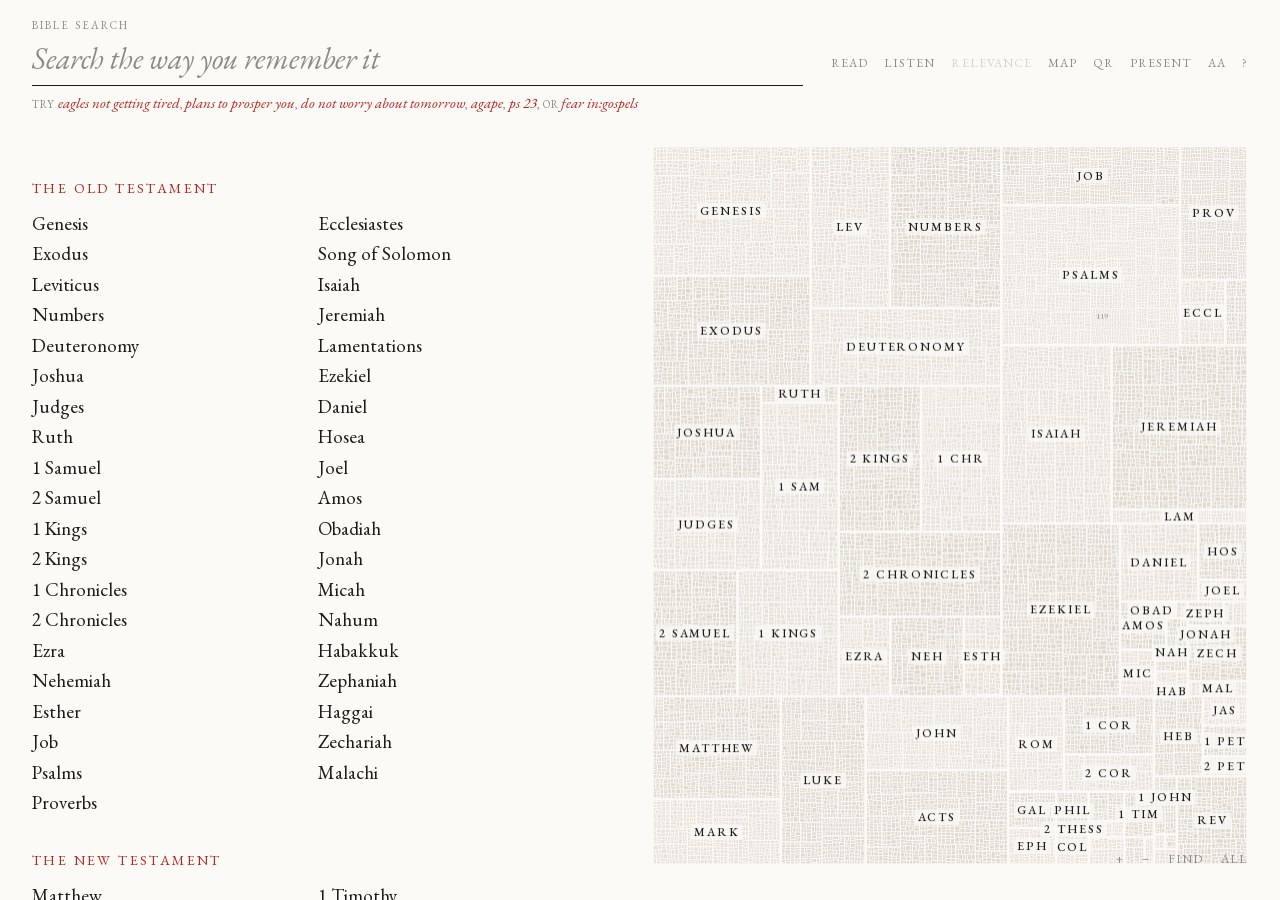
==== commit f67d87d0: "Add listening, home-screen install files, and a guard on URL updates Listening - "listen" reads on f" ====
--- a/web/index.html
+++ b/web/index.html
@@ -8,6 +8,8 @@
 <meta name="theme-color" content="#fbfaf7" media="(prefers-color-scheme: light)">
 <meta name="theme-color" content="#0e0e0e" media="(prefers-color-scheme: dark)">
 <link rel="icon" href="data:image/svg+xml,%3Csvg xmlns='http://www.w3.org/2000/svg' viewBox='0 0 32 32'%3E%3Crect width='32' height='32' fill='%23fbfaf7'/%3E%3Cg fill='%23d9d5cc'%3E%3Crect x='4' y='4' width='11' height='9'/%3E%3Crect x='17' y='4' width='11' height='14'/%3E%3Crect x='4' y='15' width='11' height='13'/%3E%3C/g%3E%3Crect x='17' y='20' width='11' height='8' fill='%23b3261e'/%3E%3C/svg%3E">
+<link rel="manifest" href="manifest.webmanifest">
+<link rel="apple-touch-icon" href="icons/icon-180.png">
 <link rel="stylesheet" href="style.css">
 <link rel="modulepreload" href="map.js">
 <link rel="modulepreload" href="reader.js">
@@ -29,6 +31,7 @@
     <!-- Inline on a wide screen. On a phone it's the menu the three dots open, and choosing an item closes it. -->
     <nav id="menu" popover aria-label="Tools">
       <button type="button" id="read-btn" title="Read, or leave reading (r)" aria-pressed="false" popovertarget="menu" popovertargetaction="hide">read</button>
+      <button type="button" id="listen-btn" title="Read aloud from here" aria-pressed="false" popovertarget="menu" popovertargetaction="hide">listen</button>
       <button type="button" id="sort-btn" title="Sort order (s)" popovertarget="menu" popovertargetaction="hide">relevance</button>
       <button type="button" id="map-btn" title="Show or hide the map (m)" aria-pressed="true" popovertarget="menu" popovertargetaction="hide">map</button>
       <button type="button" id="qr-btn" title="QR code for this passage (q)" popovertarget="menu" popovertargetaction="hide">qr<span class="word"> code</span></button>
@@ -137,15 +140,20 @@
     </dl>
     <h2>On a result</h2>
     <dl class="keys">
-      <dt>context</dt><dd>the chapter around the verse, opened in place</dd>
+      <dt>context</dt><dd>the verses just before and after, opened in place; <i>more</i> widens it</dd>
       <dt>read</dt><dd>start reading there; going back returns you to the result</dd>
       <dt>a word or a note</dt><dd>the Hebrew or Greek word behind it</dd>
+    </dl>
+    <h2>Listening</h2>
+    <dl class="keys">
+      <dt>listen</dt><dd>your device's voice reads on from the current verse, and the page follows</dd>
+      <dt>a verse</dt><dd>tap one while listening to jump there</dd>
     </dl>
     <h2>Keys</h2>
     <dl class="keys">
       <dt><kbd>/</kbd></dt><dd>search</dd>
       <dt><kbd>↓</kbd> <kbd>↑</kbd> or <kbd>j</kbd> <kbd>k</kbd></dt><dd>move through results</dd>
-      <dt><kbd>Enter</kbd></dt><dd>open or close the chapter around a verse</dd>
+      <dt><kbd>Enter</kbd></dt><dd>open or close the verses around a result</dd>
       <dt><kbd>r</kbd></dt><dd>read from the selected verse; <kbd>←</kbd> <kbd>→</kbd> change chapter, <kbd>c</kbd> contents</dd>
       <dt><kbd>Esc</kbd></dt><dd>close, then clear, then leave the search box</dd>
       <dt><kbd>p</kbd></dt><dd>present the selected verse full screen</dd>
--- a/web/style.css
+++ b/web/style.css
@@ -125,7 +125,7 @@
 }
 header nav button:hover, header nav button:focus-visible, .map-tools button:hover { color: var(--ink); }
 #map-btn[aria-pressed="false"] { text-decoration: line-through; text-decoration-thickness: 1px; }
-#read-btn[aria-pressed="true"] { color: var(--ink); }
+#read-btn[aria-pressed="true"], #listen-btn[aria-pressed="true"] { color: var(--ink); }
 header nav button:disabled { opacity: 0.35; cursor: default; color: var(--quiet); }
 /* One line. Anything that doesn't fit scrolls sideways, and the right edge fades to say so. */
 #status {
@@ -209,14 +209,12 @@
 :root[data-italics="on"] .it { font-style: italic; }
 :root[data-red="on"] .wj { color: var(--rubric); }
 
-.context { margin: 14px 0 4px; }
-.context h3 { margin: 0 0 6px; font: 400 15px var(--garamond); color: var(--quiet); font-variant-caps: all-small-caps; letter-spacing: 0.08em; }
-.context .title { font-style: italic; color: var(--quiet); margin-bottom: 6px; }
-.context p { padding: 1px 0; }
-.context p.here { background: var(--here); box-shadow: -10px 0 0 var(--here), 10px 0 0 var(--here); }
-.context sup { font: 13px var(--garamond); color: var(--rubric); margin-right: 3px; cursor: pointer; vertical-align: 0.35em; }
-.context nav { display: flex; justify-content: space-between; gap: 12px; margin-top: 10px; }
-.context nav button[data-read] { color: var(--rubric); }
+/* Context: a few verses above and below the hit's own text, which gets a verse number while they show. */
+.context p, .open .text { padding: 1px 0; }
+.open p.here { background: var(--here); box-shadow: -10px 0 0 var(--here), 10px 0 0 var(--here); }
+.hit sup { font: 13px var(--garamond); color: var(--rubric); margin-right: 3px; vertical-align: 0.35em; }
+.hit:not(.open) .text sup { display: none; }
+.context nav { margin-top: 6px; }
 .context nav button { font-style: italic; font-size: 16px; }
 #more { height: 1px; }
 .pilcrow { color: var(--rubric); }
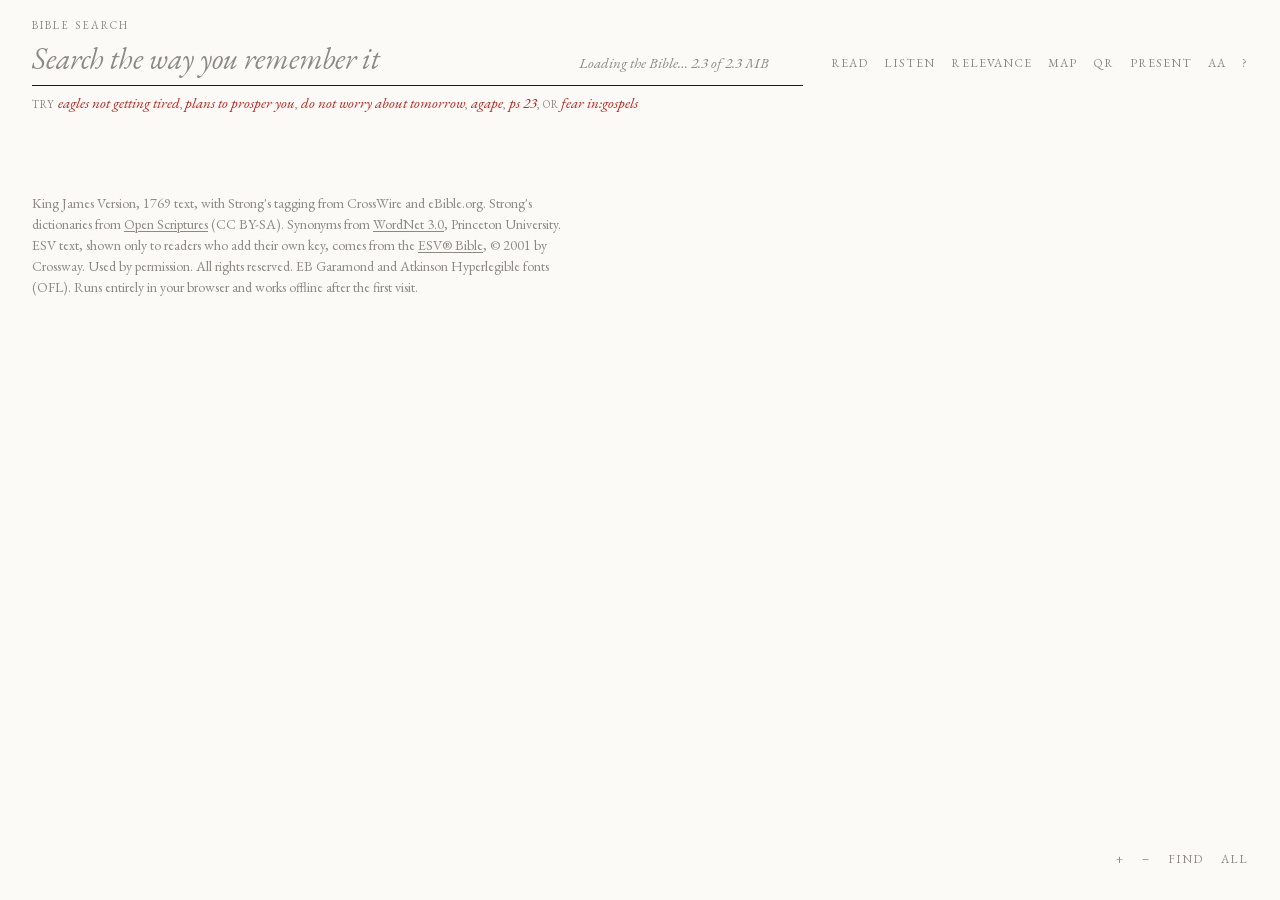
==== commit 60dd34f4: "Show the ESV, alone or beside the King James, to readers who add their own key Reading - A reader wh" ====
--- a/web/index.html
+++ b/web/index.html
@@ -52,7 +52,7 @@
     <section id="results" aria-label="Results">
       <div id="intro">
         <nav id="books" class="contents" aria-label="Books of the Bible"></nav>
-        <p class="credits">King James Version, 1769 text, with Strong's tagging from CrossWire and eBible.org. Strong's dictionaries from <a href="https://github.com/openscriptures/strongs">Open Scriptures</a> (CC BY-SA). Synonyms from <a href="https://wordnet.princeton.edu/">WordNet 3.0</a>, Princeton University. EB Garamond and Atkinson Hyperlegible fonts (OFL). Runs entirely in your browser and works offline after the first visit.</p>
+        <p class="credits">King James Version, 1769 text, with Strong's tagging from CrossWire and eBible.org. Strong's dictionaries from <a href="https://github.com/openscriptures/strongs">Open Scriptures</a> (CC BY-SA). Synonyms from <a href="https://wordnet.princeton.edu/">WordNet 3.0</a>, Princeton University. ESV text, shown only to readers who add their own key, comes from the <a href="https://www.esv.org">ESV® Bible</a>, © 2001 by Crossway. Used by permission. All rights reserved. EB Garamond and Atkinson Hyperlegible fonts (OFL). Runs entirely in your browser and works offline after the first visit.</p>
       </div>
       <ol id="list"></ol>
       <div id="more" aria-hidden="true"></div>
@@ -122,6 +122,10 @@
         <label><input type="checkbox" name="paragraphs"> Read in paragraphs instead of one verse per line</label>
         <label><input type="checkbox" name="motion"> Animate the map when jumping to a verse</label>
       </fieldset>
+      <fieldset class="key"><legend>English Standard Version</legend>
+        <label>ESV API key <input type="text" name="esvKey" autocomplete="off" autocapitalize="off" spellcheck="false"></label>
+        <p>With a free key from <a href="https://api.esv.org" target="_blank" rel="noopener">api.esv.org</a>, the reader can show the ESV, alone or beside the King James. The key stays in this browser.</p>
+      </fieldset>
       <fieldset><legend>On a phone</legend>
         <label><input type="checkbox" name="bottom"> Search box at the bottom of the screen, by your thumb</label>
       </fieldset>
--- a/web/style.css
+++ b/web/style.css
@@ -227,11 +227,24 @@
 bible-search[data-mode="read"] #list,
 bible-search[data-mode="read"] #more { display: none; }
 .reader-nav { display: flex; justify-content: space-between; gap: 16px; margin-bottom: 8px; }
-.reader-nav button {
+.reader-nav button, .reader-nav a {
   border: 0; background: none; padding: 0; cursor: pointer; color: var(--quiet); font-size: 17px;
   font-variant-caps: all-small-caps; letter-spacing: 0.06em;
 }
-.reader-nav button:hover { color: var(--ink); }
+.reader-nav a { text-decoration: none; }
+.reader-nav button:hover, .reader-nav a:hover { color: var(--ink); }
+
+/* The ESV, alone or beside the King James. Its line breaks are the translation's own. */
+.esv { white-space: pre-line; }
+#reader .chapter[data-version="both"] .vl { display: block; padding: 0 0 0 2.1em; margin: 0 0 0.6em; }
+#reader .chapter[data-version="both"] .vl sup { position: absolute; width: 1.6em; margin: 0; vertical-align: baseline; }
+#reader .chapter[data-version="both"] .esv { display: block; margin-top: 0.2em; padding-left: 0.8em; border-left: 1px solid var(--rule); }
+.versions { display: none; }
+.esv-note { color: var(--quiet); font-size: 15px; font-variant-caps: all-small-caps; letter-spacing: 0.06em; text-align: center; }
+fieldset.key label { flex-wrap: wrap; }
+fieldset.key input { flex: 1 1 14rem; border: 0; border-bottom: 1px solid var(--rule); background: none; padding: 2px 0; outline: none; }
+fieldset.key input:focus { border-bottom-color: var(--ink); }
+fieldset.key p { margin: 0; color: var(--quiet); font-size: 15px; }
 .chapter { margin: 0 0 64px; }
 .chapter > header { display: flex; flex-direction: column; align-items: center; margin: 28px 0 22px; }
 .chapter > header .book { font-variant-caps: all-small-caps; letter-spacing: 0.14em; color: var(--quiet); font-size: 18px; }
@@ -362,4 +375,17 @@
   }
   bible-search[data-map="hidden"] main { grid-template-columns: minmax(340px, 42rem) auto; justify-content: center; }
   bible-search[data-map="hidden"] #map-panel { display: none; }
-}
+
+  /* Two translations side by side, verse against verse, in the room the map leaves. */
+  bible-search[data-mode="read"][data-version="both"][data-map="hidden"] main { grid-template-columns: minmax(340px, 76rem) auto; }
+  bible-search[data-version="both"][data-map="hidden"] #reader { max-width: none; }
+  bible-search[data-map="hidden"] #reader .chapter[data-version="both"] .vl,
+  bible-search[data-map="hidden"] #reader .chapter[data-version="both"] .versions {
+    display: grid; grid-template-columns: 1fr 1fr; column-gap: 44px;
+  }
+  bible-search[data-map="hidden"] #reader .chapter[data-version="both"] .esv { margin: 0; padding: 0; border: 0; }
+  bible-search[data-map="hidden"] .versions {
+    padding-left: 2.1em; margin: 0 0 10px; color: var(--quiet); font-size: 15px;
+    font-variant-caps: all-small-caps; letter-spacing: 0.08em;
+  }
+}
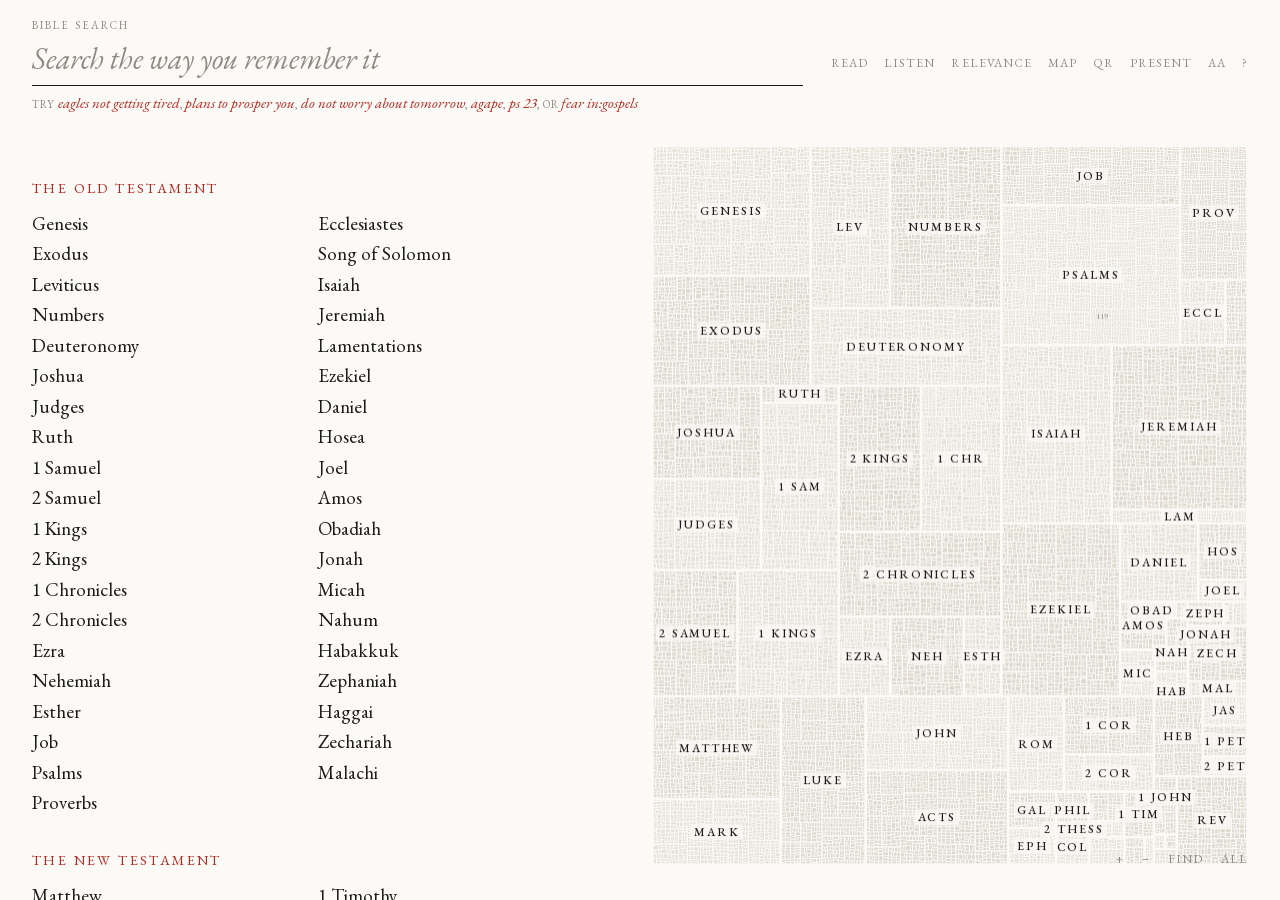
==== commit 03230f8c: "Add a reading setting that bolds the start of each word Settings has a new checkbox under Focus, "Bo" ====
--- a/web/index.html
+++ b/web/index.html
@@ -119,6 +119,7 @@
         <label><input type="checkbox" name="ruler"> Reading ruler: dim every result except the selected one</label>
         <label><input type="checkbox" name="italics"> Show translator-supplied words in italics, as printed KJVs do</label>
         <label><input type="checkbox" name="red"> Words of Jesus in red</label>
+        <label><input type="checkbox" name="bionic"> Bold the start of each word, to guide the eye</label>
         <label><input type="checkbox" name="paragraphs"> Read in paragraphs instead of one verse per line</label>
         <label><input type="checkbox" name="motion"> Animate the map when jumping to a verse</label>
       </fieldset>
--- a/web/style.css
+++ b/web/style.css
@@ -211,9 +211,11 @@
 
 /* Context: a few verses above and below the hit's own text, which gets a verse number while they show. */
 .context p, .open .text { padding: 1px 0; }
-.open p.here { background: var(--here); box-shadow: -10px 0 0 var(--here), 10px 0 0 var(--here); }
+.open .here { background: var(--here); box-shadow: -10px 0 0 var(--here), 10px 0 0 var(--here); }
 .hit sup { font: 13px var(--garamond); color: var(--rubric); margin-right: 3px; vertical-align: 0.35em; }
 .hit:not(.open) .text sup { display: none; }
+.hit.passage .text sup { display: inline; }
+.text p { margin: 0; padding: 1px 0; }
 .context nav { margin-top: 6px; }
 .context nav button { font-style: italic; font-size: 16px; }
 #more { height: 1px; }
